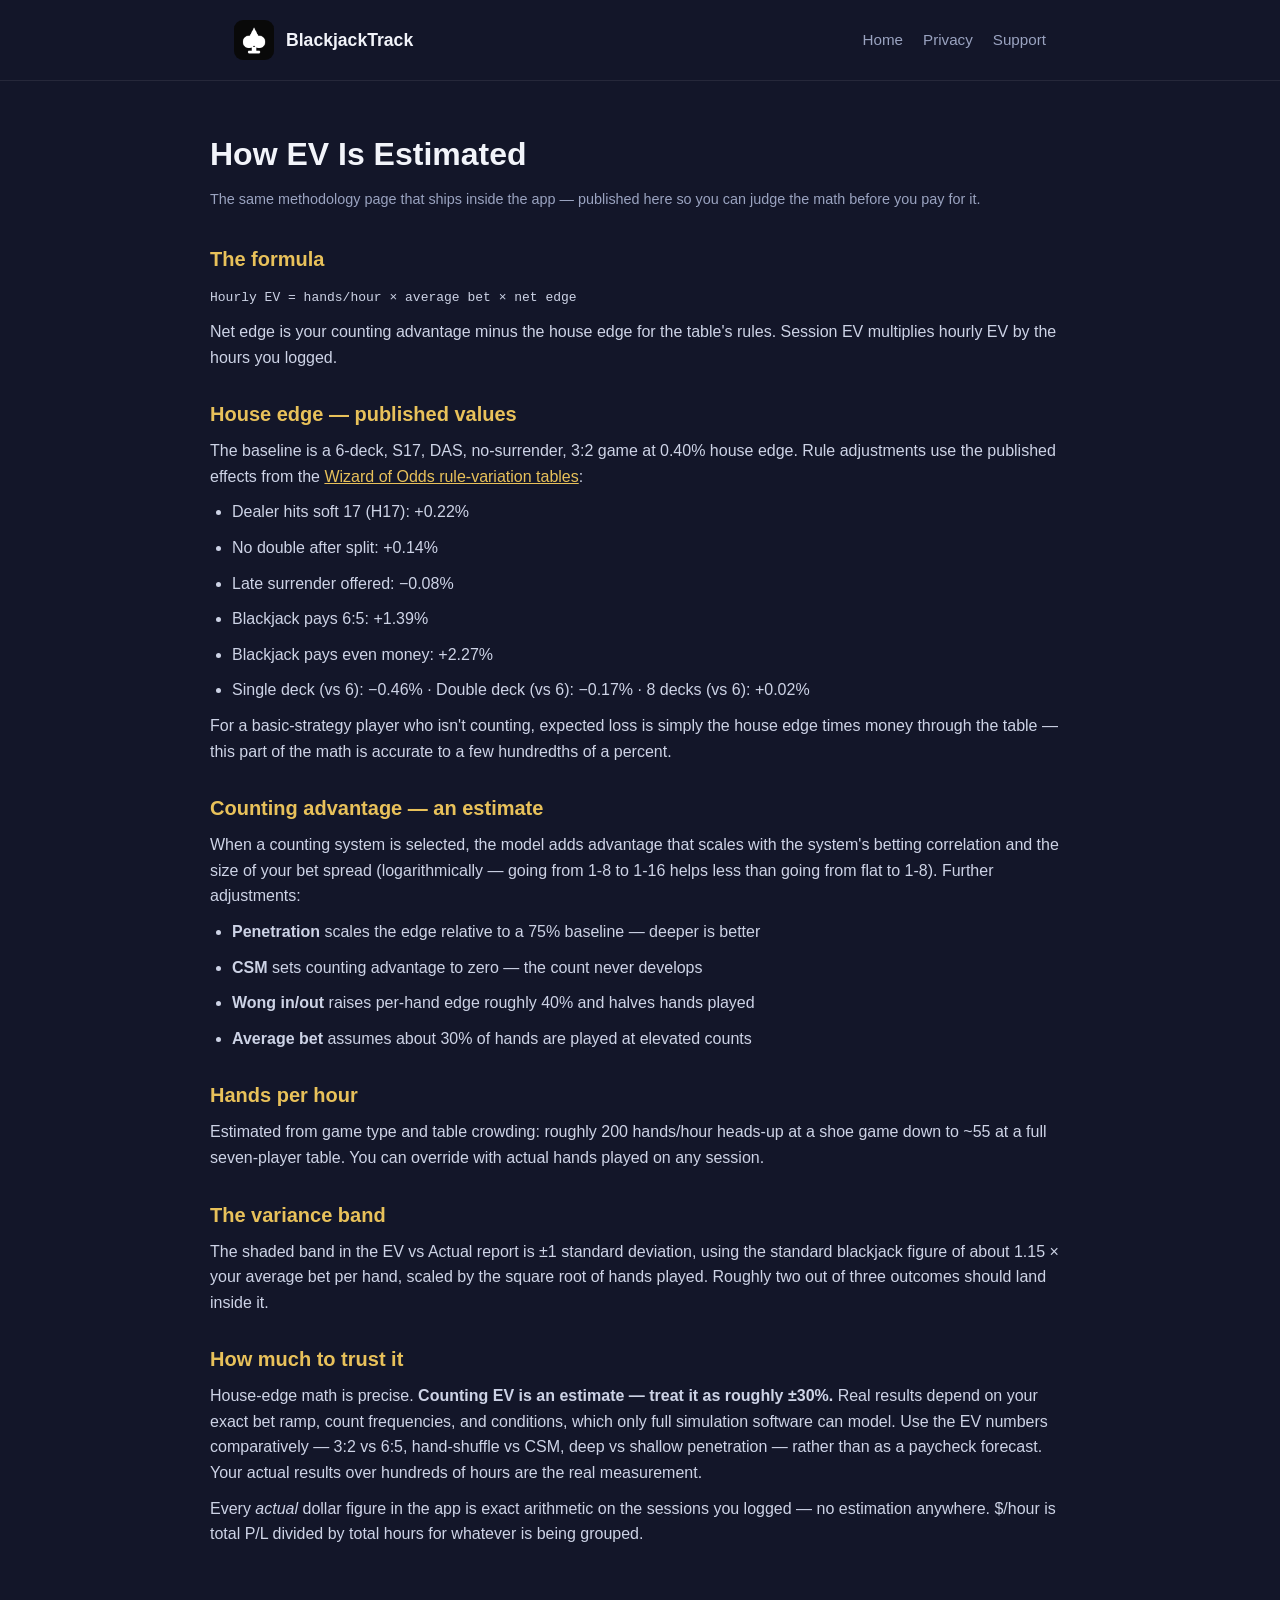
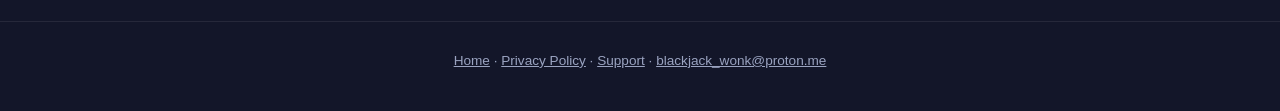
==== methodology.html @ 434e2692 "Add EV methodology page, social cards, Smart App Banner, sitemap/robots" ====
<!DOCTYPE html>
<html lang="en">
<head>
  <meta charset="utf-8">
  <meta name="viewport" content="width=device-width, initial-scale=1">
  <title>How EV Is Estimated — BlackjackTrack</title>
  <meta name="description" content="The full methodology behind BlackjackTrack's expected-value numbers: published house-edge values, how the counting estimate works, and how much to trust it.">
  <link rel="canonical" href="https://ether-ore.github.io/blackjacktrack-web/methodology.html">
  <meta name="apple-itunes-app" content="app-id=6792820601">
  <meta property="og:type" content="website">
  <meta property="og:title" content="How BlackjackTrack Estimates EV">
  <meta property="og:description" content="Published house-edge values, the counting-advantage model, and honest error bars. See the math before you buy.">
  <meta property="og:image" content="https://ether-ore.github.io/blackjacktrack-web/assets/og-card.png">
  <meta property="og:url" content="https://ether-ore.github.io/blackjacktrack-web/methodology.html">
  <meta name="twitter:card" content="summary_large_image">
  <link rel="icon" href="assets/icon.png">
  <link rel="stylesheet" href="style.css">
</head>
<body>
  <header class="site">
    <div class="container">
      <img src="assets/icon.png" alt="BlackjackTrack icon">
      <span class="name">BlackjackTrack</span>
      <nav>
        <a href="index.html">Home</a>
        <a href="privacy.html">Privacy</a>
        <a href="support.html">Support</a>
      </nav>
    </div>
  </header>

  <main class="page container">
    <h1>How EV Is Estimated</h1>
    <p class="updated">The same methodology page that ships inside the app — published here so you can judge the math before you pay for it.</p>

    <h2>The formula</h2>
    <p><code>Hourly EV = hands/hour × average bet × net edge</code></p>
    <p>Net edge is your counting advantage minus the house edge for the table's rules. Session EV multiplies hourly EV by the hours you logged.</p>

    <h2>House edge — published values</h2>
    <p>The baseline is a 6-deck, S17, DAS, no-surrender, 3:2 game at 0.40% house edge. Rule adjustments use the published effects from the <a href="https://wizardofodds.com/games/blackjack/rule-variations/">Wizard of Odds rule-variation tables</a>:</p>
    <ul>
      <li>Dealer hits soft 17 (H17): +0.22%</li>
      <li>No double after split: +0.14%</li>
      <li>Late surrender offered: −0.08%</li>
      <li>Blackjack pays 6:5: +1.39%</li>
      <li>Blackjack pays even money: +2.27%</li>
      <li>Single deck (vs 6): −0.46% · Double deck (vs 6): −0.17% · 8 decks (vs 6): +0.02%</li>
    </ul>
    <p>For a basic-strategy player who isn't counting, expected loss is simply the house edge times money through the table — this part of the math is accurate to a few hundredths of a percent.</p>

    <h2>Counting advantage — an estimate</h2>
    <p>When a counting system is selected, the model adds advantage that scales with the system's betting correlation and the size of your bet spread (logarithmically — going from 1-8 to 1-16 helps less than going from flat to 1-8). Further adjustments:</p>
    <ul>
      <li><strong>Penetration</strong> scales the edge relative to a 75% baseline — deeper is better</li>
      <li><strong>CSM</strong> sets counting advantage to zero — the count never develops</li>
      <li><strong>Wong in/out</strong> raises per-hand edge roughly 40% and halves hands played</li>
      <li><strong>Average bet</strong> assumes about 30% of hands are played at elevated counts</li>
    </ul>

    <h2>Hands per hour</h2>
    <p>Estimated from game type and table crowding: roughly 200 hands/hour heads-up at a shoe game down to ~55 at a full seven-player table. You can override with actual hands played on any session.</p>

    <h2>The variance band</h2>
    <p>The shaded band in the EV vs Actual report is ±1 standard deviation, using the standard blackjack figure of about 1.15 × your average bet per hand, scaled by the square root of hands played. Roughly two out of three outcomes should land inside it.</p>

    <h2>How much to trust it</h2>
    <p>House-edge math is precise. <strong>Counting EV is an estimate — treat it as roughly ±30%.</strong> Real results depend on your exact bet ramp, count frequencies, and conditions, which only full simulation software can model. Use the EV numbers comparatively — 3:2 vs 6:5, hand-shuffle vs CSM, deep vs shallow penetration — rather than as a paycheck forecast. Your actual results over hundreds of hours are the real measurement.</p>
    <p>Every <em>actual</em> dollar figure in the app is exact arithmetic on the sessions you logged — no estimation anywhere. $/hour is total P/L divided by total hours for whatever is being grouped.</p>
  </main>

  <footer class="site">
    <div class="container">
      <p><a href="index.html">Home</a> · <a href="privacy.html">Privacy Policy</a> · <a href="support.html">Support</a> · <a href="mailto:blackjack_wonk@proton.me">blackjack_wonk@proton.me</a></p>
    </div>
  </footer>
</body>
</html>
---- style.css ----
:root {
  --bg: #131629;
  --card: #1b2038;
  --text: #f2f4fa;
  --muted: #9aa3c0;
  --accent: #e8c15a;
  --profit: #34c759;
  --loss: #ff3b5c;
}

* { margin: 0; padding: 0; box-sizing: border-box; }

body {
  background: var(--bg);
  color: var(--text);
  font-family: -apple-system, BlinkMacSystemFont, "Segoe UI", Roboto, Helvetica, Arial, sans-serif;
  line-height: 1.6;
}

.container {
  max-width: 860px;
  margin: 0 auto;
  padding: 0 24px;
}

header.site {
  padding: 20px 0;
  border-bottom: 1px solid rgba(255, 255, 255, 0.08);
}

header.site .container {
  display: flex;
  align-items: center;
  gap: 12px;
}

header.site img {
  width: 40px;
  height: 40px;
  border-radius: 9px;
}

header.site .name {
  font-weight: 700;
  font-size: 1.1rem;
}

header.site nav {
  margin-left: auto;
  display: flex;
  gap: 20px;
}

header.site nav a {
  color: var(--muted);
  text-decoration: none;
  font-size: 0.95rem;
}

header.site nav a:hover { color: var(--text); }

.hero {
  text-align: center;
  padding: 64px 0 40px;
}

.hero img.icon {
  width: 96px;
  height: 96px;
  border-radius: 22px;
  margin-bottom: 24px;
}

.hero h1 {
  font-size: 2.4rem;
  margin-bottom: 12px;
}

.hero p.tagline {
  color: var(--muted);
  font-size: 1.2rem;
  max-width: 560px;
  margin: 0 auto 28px;
}

.badge {
  display: inline-block;
  background: var(--accent);
  color: #131629;
  font-weight: 600;
  padding: 12px 28px;
  border-radius: 12px;
  text-decoration: none;
}

.badge.coming { background: var(--card); color: var(--muted); cursor: default; }

.pricing-note {
  color: var(--muted);
  font-size: 0.9rem;
  margin-top: 12px;
}

/* Screenshot slider — shows at most 3 images on desktop, 1 on phones */
.slider-wrap {
  position: relative;
  padding: 32px 0 56px;
  max-width: 1080px;
  margin: 0 auto;
}

.slider {
  display: flex;
  gap: 20px;
  overflow-x: auto;
  scroll-snap-type: x mandatory;
  -webkit-overflow-scrolling: touch;
  padding: 8px 24px 20px;
  scrollbar-width: thin;
  scrollbar-color: var(--card) transparent;
}

.slider img {
  /* exactly 3 per view: a third of the container minus the gaps */
  width: calc((100% - 88px) / 3);
  flex-shrink: 0;
  scroll-snap-align: center;
  border-radius: 22px;
  border: 1px solid rgba(255, 255, 255, 0.1);
  box-shadow: 0 12px 32px rgba(0, 0, 0, 0.45);
}

@media (max-width: 700px) {
  .slider img {
    /* one at a time, neighbors peeking at the edges */
    width: 78vw;
  }
}

.slider-btn {
  position: absolute;
  top: 50%;
  transform: translateY(-50%);
  background: rgba(27, 32, 56, 0.9);
  border: 1px solid rgba(255, 255, 255, 0.15);
  color: var(--text);
  width: 44px;
  height: 44px;
  border-radius: 50%;
  font-size: 1.3rem;
  cursor: pointer;
  z-index: 2;
}

.slider-btn:hover { background: var(--card); }
.slider-btn.prev { left: 8px; }
.slider-btn.next { right: 8px; }

/* Features */
.features {
  display: grid;
  grid-template-columns: repeat(auto-fit, minmax(240px, 1fr));
  gap: 16px;
  padding-bottom: 56px;
}

.feature {
  background: var(--card);
  border-radius: 14px;
  padding: 20px;
}

.feature h3 {
  font-size: 1.05rem;
  margin-bottom: 6px;
  color: var(--accent);
}

.feature p {
  color: var(--muted);
  font-size: 0.95rem;
}

/* Content pages */
main.page {
  padding: 48px 0 64px;
}

main.page h1 { margin-bottom: 8px; }

main.page p.updated {
  color: var(--muted);
  font-size: 0.9rem;
  margin-bottom: 32px;
}

main.page h2 {
  font-size: 1.25rem;
  margin: 28px 0 8px;
  color: var(--accent);
}

main.page p, main.page li {
  color: #cdd3e6;
  margin-bottom: 10px;
}

main.page ul { padding-left: 22px; }

main.page a { color: var(--accent); }

footer.site {
  border-top: 1px solid rgba(255, 255, 255, 0.08);
  padding: 28px 0 40px;
  text-align: center;
  color: var(--muted);
  font-size: 0.85rem;
}

footer.site a { color: var(--muted); }

.disclaimer {
  max-width: 640px;
  margin: 0 auto 16px;
}
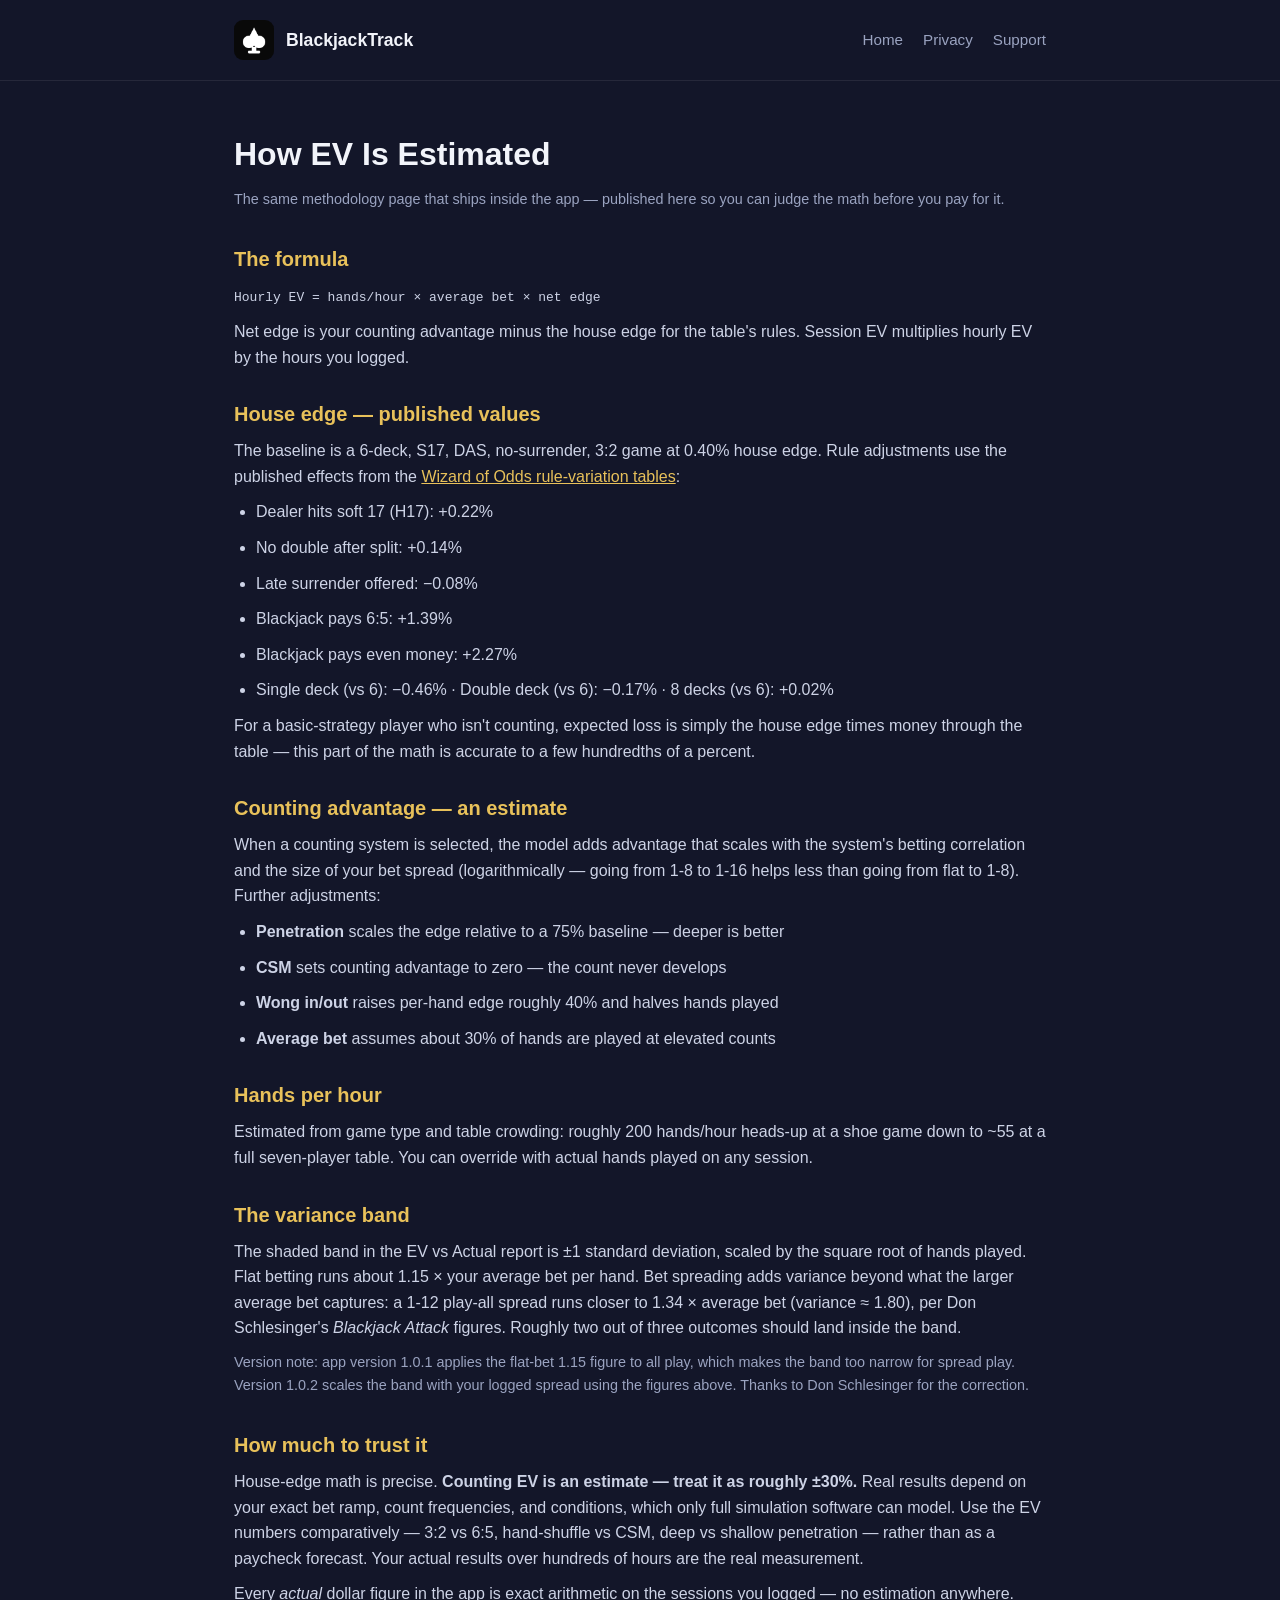
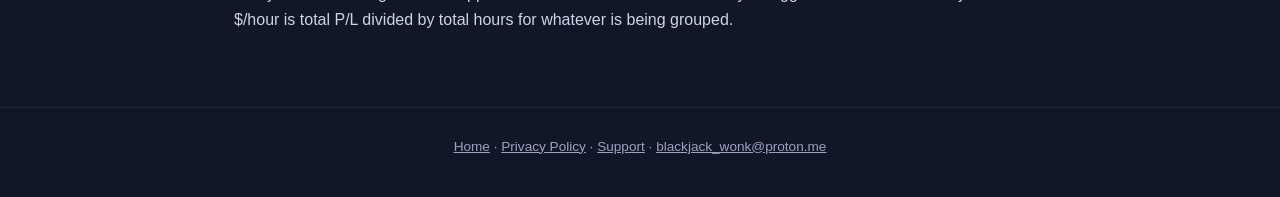
==== commit de052011: "Variance band: spread-play figures per Schlesinger; 1.0.2 version note" ====
--- a/methodology.html
+++ b/methodology.html
@@ -5,13 +5,13 @@
   <meta name="viewport" content="width=device-width, initial-scale=1">
   <title>How EV Is Estimated — BlackjackTrack</title>
   <meta name="description" content="The full methodology behind BlackjackTrack's expected-value numbers: published house-edge values, how the counting estimate works, and how much to trust it.">
-  <link rel="canonical" href="https://ether-ore.github.io/blackjacktrack-web/methodology.html">
+  <link rel="canonical" href="https://blackjacktrack.com/methodology.html">
   <meta name="apple-itunes-app" content="app-id=6792820601">
   <meta property="og:type" content="website">
   <meta property="og:title" content="How BlackjackTrack Estimates EV">
   <meta property="og:description" content="Published house-edge values, the counting-advantage model, and honest error bars. See the math before you buy.">
-  <meta property="og:image" content="https://ether-ore.github.io/blackjacktrack-web/assets/og-card.png">
-  <meta property="og:url" content="https://ether-ore.github.io/blackjacktrack-web/methodology.html">
+  <meta property="og:image" content="https://blackjacktrack.com/assets/og-card.png">
+  <meta property="og:url" content="https://blackjacktrack.com/methodology.html">
   <meta name="twitter:card" content="summary_large_image">
   <link rel="icon" href="assets/icon.png">
   <link rel="stylesheet" href="style.css">
@@ -62,7 +62,8 @@
     <p>Estimated from game type and table crowding: roughly 200 hands/hour heads-up at a shoe game down to ~55 at a full seven-player table. You can override with actual hands played on any session.</p>
 
     <h2>The variance band</h2>
-    <p>The shaded band in the EV vs Actual report is ±1 standard deviation, using the standard blackjack figure of about 1.15 × your average bet per hand, scaled by the square root of hands played. Roughly two out of three outcomes should land inside it.</p>
+    <p>The shaded band in the EV vs Actual report is ±1 standard deviation, scaled by the square root of hands played. Flat betting runs about 1.15 × your average bet per hand. Bet spreading adds variance beyond what the larger average bet captures: a 1-12 play-all spread runs closer to 1.34 × average bet (variance ≈ 1.80), per Don Schlesinger's <em>Blackjack Attack</em> figures. Roughly two out of three outcomes should land inside the band.</p>
+    <p class="updated">Version note: app version 1.0.1 applies the flat-bet 1.15 figure to all play, which makes the band too narrow for spread play. Version 1.0.2 scales the band with your logged spread using the figures above. Thanks to Don Schlesinger for the correction.</p>
 
     <h2>How much to trust it</h2>
     <p>House-edge math is precise. <strong>Counting EV is an estimate — treat it as roughly ±30%.</strong> Real results depend on your exact bet ramp, count frequencies, and conditions, which only full simulation software can model. Use the EV numbers comparatively — 3:2 vs 6:5, hand-shuffle vs CSM, deep vs shallow penetration — rather than as a paycheck forecast. Your actual results over hundreds of hours are the real measurement.</p>
--- a/style.css
+++ b/style.css
@@ -134,6 +134,19 @@
   .slider img {
     /* one at a time, neighbors peeking at the edges */
     width: 78vw;
+  }
+
+  /* two-row header: brand centered on top, nav centered below */
+  header.site .container {
+    flex-wrap: wrap;
+    justify-content: center;
+  }
+
+  header.site nav {
+    width: 100%;
+    margin-left: 0;
+    justify-content: center;
+    gap: 16px;
   }
 }
 
@@ -181,9 +194,14 @@
   font-size: 0.95rem;
 }
 
+.feature a {
+  color: var(--accent);
+}
+
 /* Content pages */
 main.page {
-  padding: 48px 0 64px;
+  padding-top: 48px;
+  padding-bottom: 64px;
 }
 
 main.page h1 { margin-bottom: 8px; }
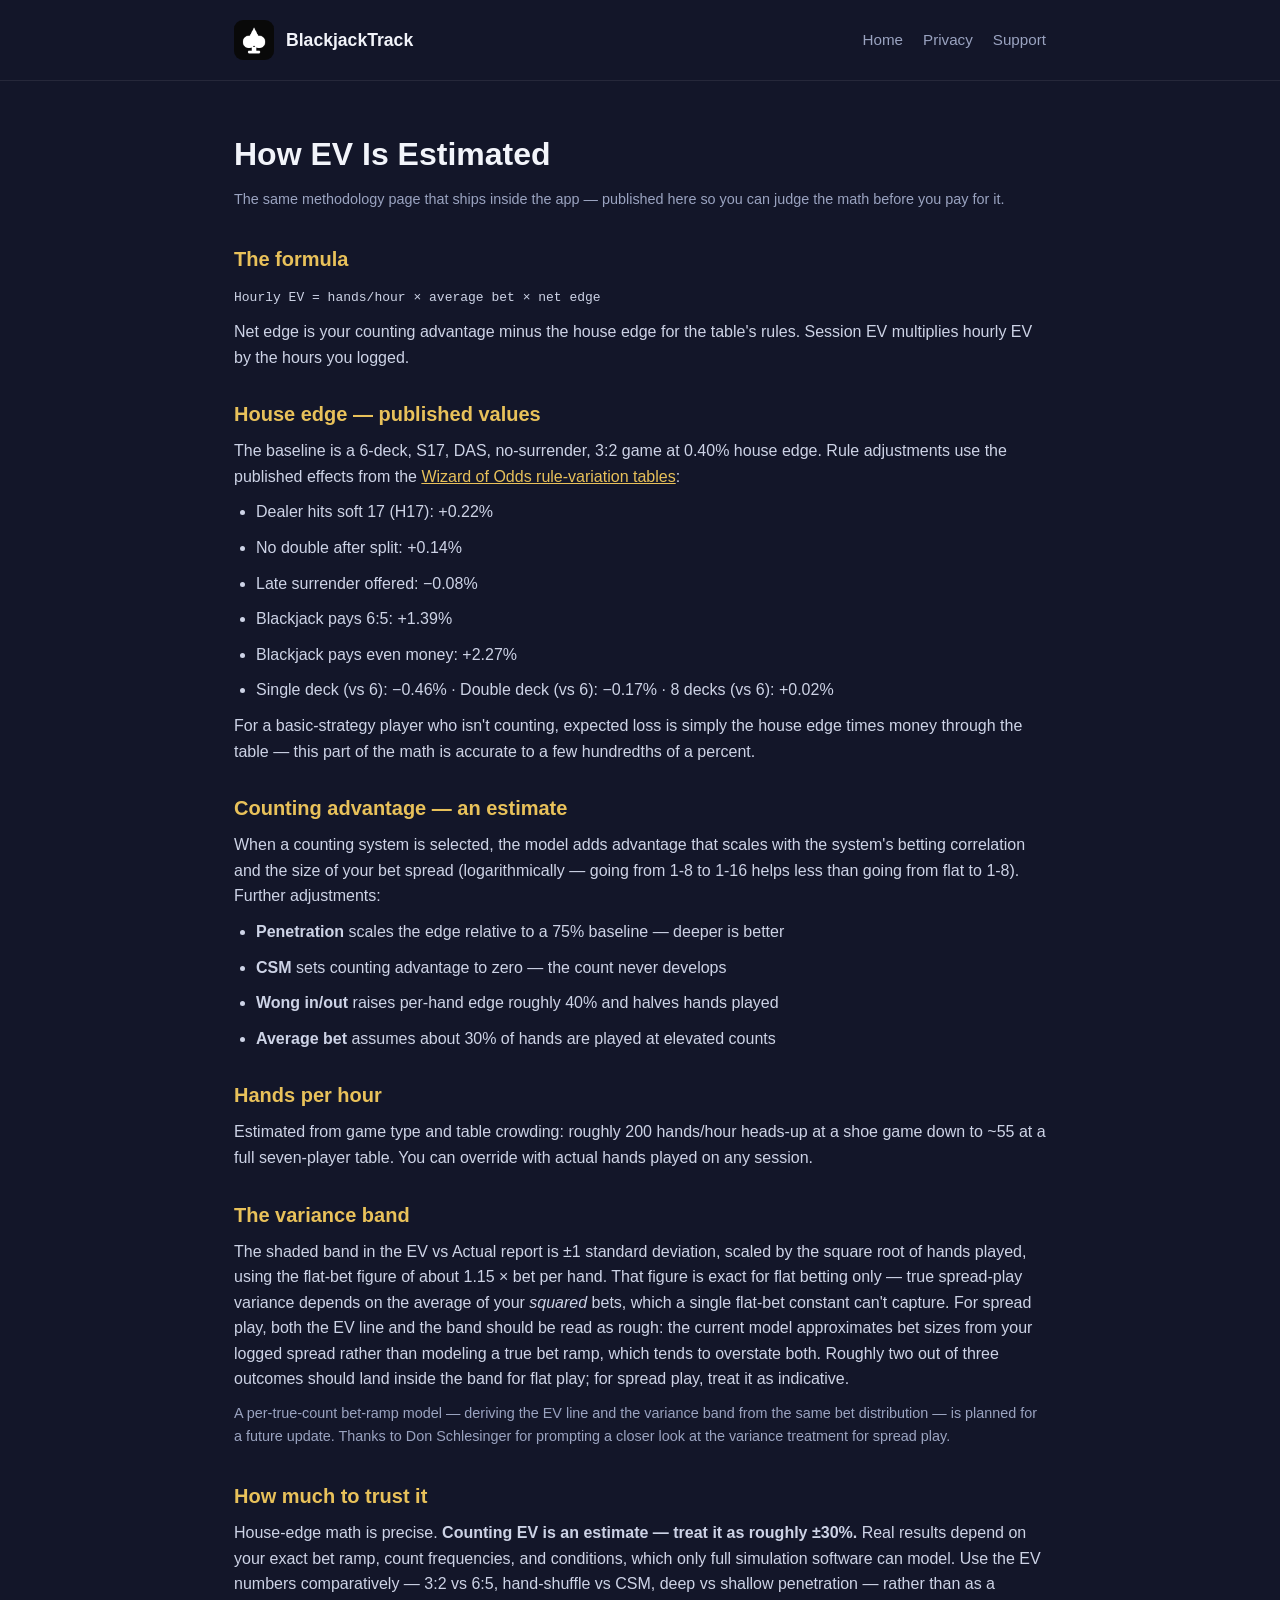
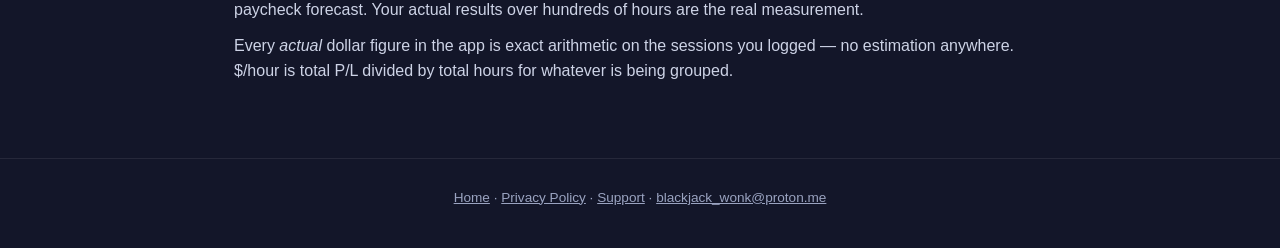
==== commit de61732e: "Variance band copy: flat-bet approximation stated honestly; ramp model planned" ====
--- a/methodology.html
+++ b/methodology.html
@@ -62,8 +62,8 @@
     <p>Estimated from game type and table crowding: roughly 200 hands/hour heads-up at a shoe game down to ~55 at a full seven-player table. You can override with actual hands played on any session.</p>
 
     <h2>The variance band</h2>
-    <p>The shaded band in the EV vs Actual report is ±1 standard deviation, scaled by the square root of hands played. Flat betting runs about 1.15 × your average bet per hand. Bet spreading adds variance beyond what the larger average bet captures: a 1-12 play-all spread runs closer to 1.34 × average bet (variance ≈ 1.80), per Don Schlesinger's <em>Blackjack Attack</em> figures. Roughly two out of three outcomes should land inside the band.</p>
-    <p class="updated">Version note: app version 1.0.1 applies the flat-bet 1.15 figure to all play, which makes the band too narrow for spread play. Version 1.0.2 scales the band with your logged spread using the figures above. Thanks to Don Schlesinger for the correction.</p>
+    <p>The shaded band in the EV vs Actual report is ±1 standard deviation, scaled by the square root of hands played, using the flat-bet figure of about 1.15 × bet per hand. That figure is exact for flat betting only — true spread-play variance depends on the average of your <em>squared</em> bets, which a single flat-bet constant can't capture. For spread play, both the EV line and the band should be read as rough: the current model approximates bet sizes from your logged spread rather than modeling a true bet ramp, which tends to overstate both. Roughly two out of three outcomes should land inside the band for flat play; for spread play, treat it as indicative.</p>
+    <p class="updated">A per-true-count bet-ramp model — deriving the EV line and the variance band from the same bet distribution — is planned for a future update. Thanks to Don Schlesinger for prompting a closer look at the variance treatment for spread play.</p>
 
     <h2>How much to trust it</h2>
     <p>House-edge math is precise. <strong>Counting EV is an estimate — treat it as roughly ±30%.</strong> Real results depend on your exact bet ramp, count frequencies, and conditions, which only full simulation software can model. Use the EV numbers comparatively — 3:2 vs 6:5, hand-shuffle vs CSM, deep vs shallow penetration — rather than as a paycheck forecast. Your actual results over hundreds of hours are the real measurement.</p>
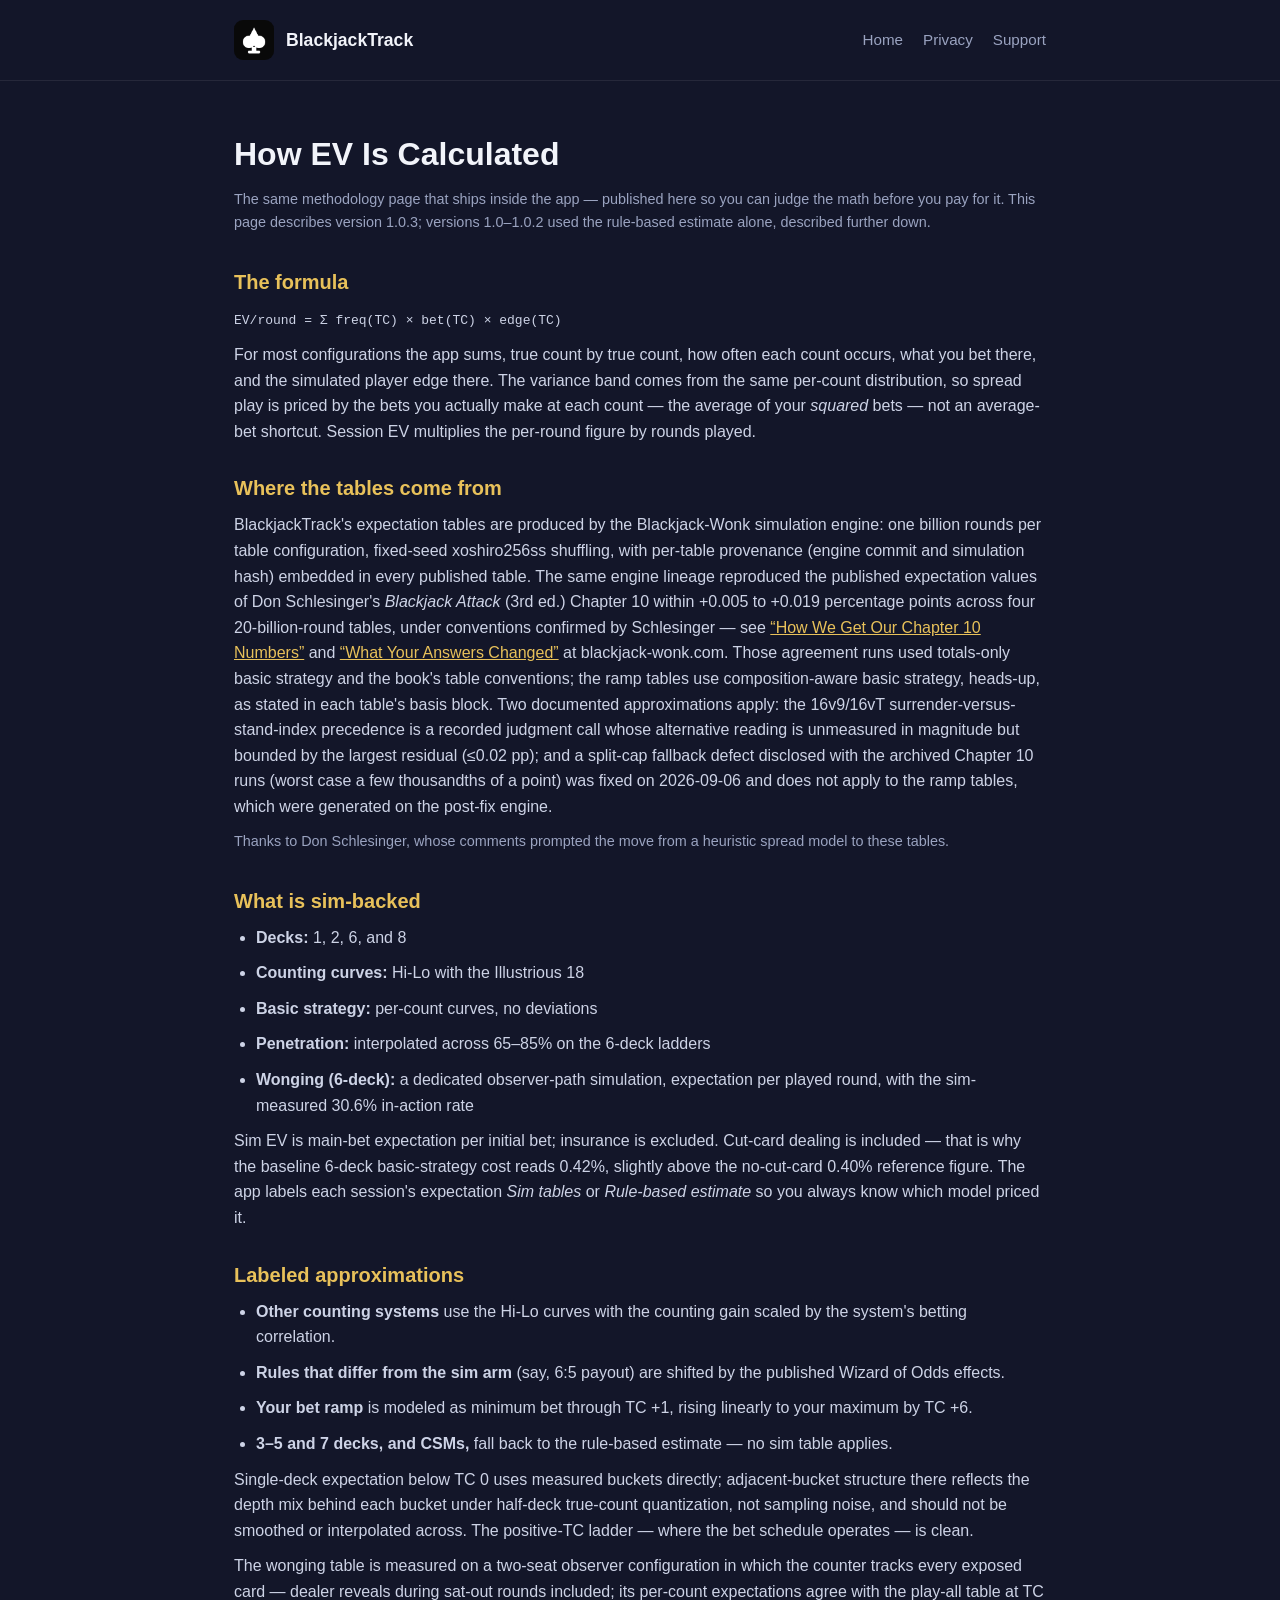
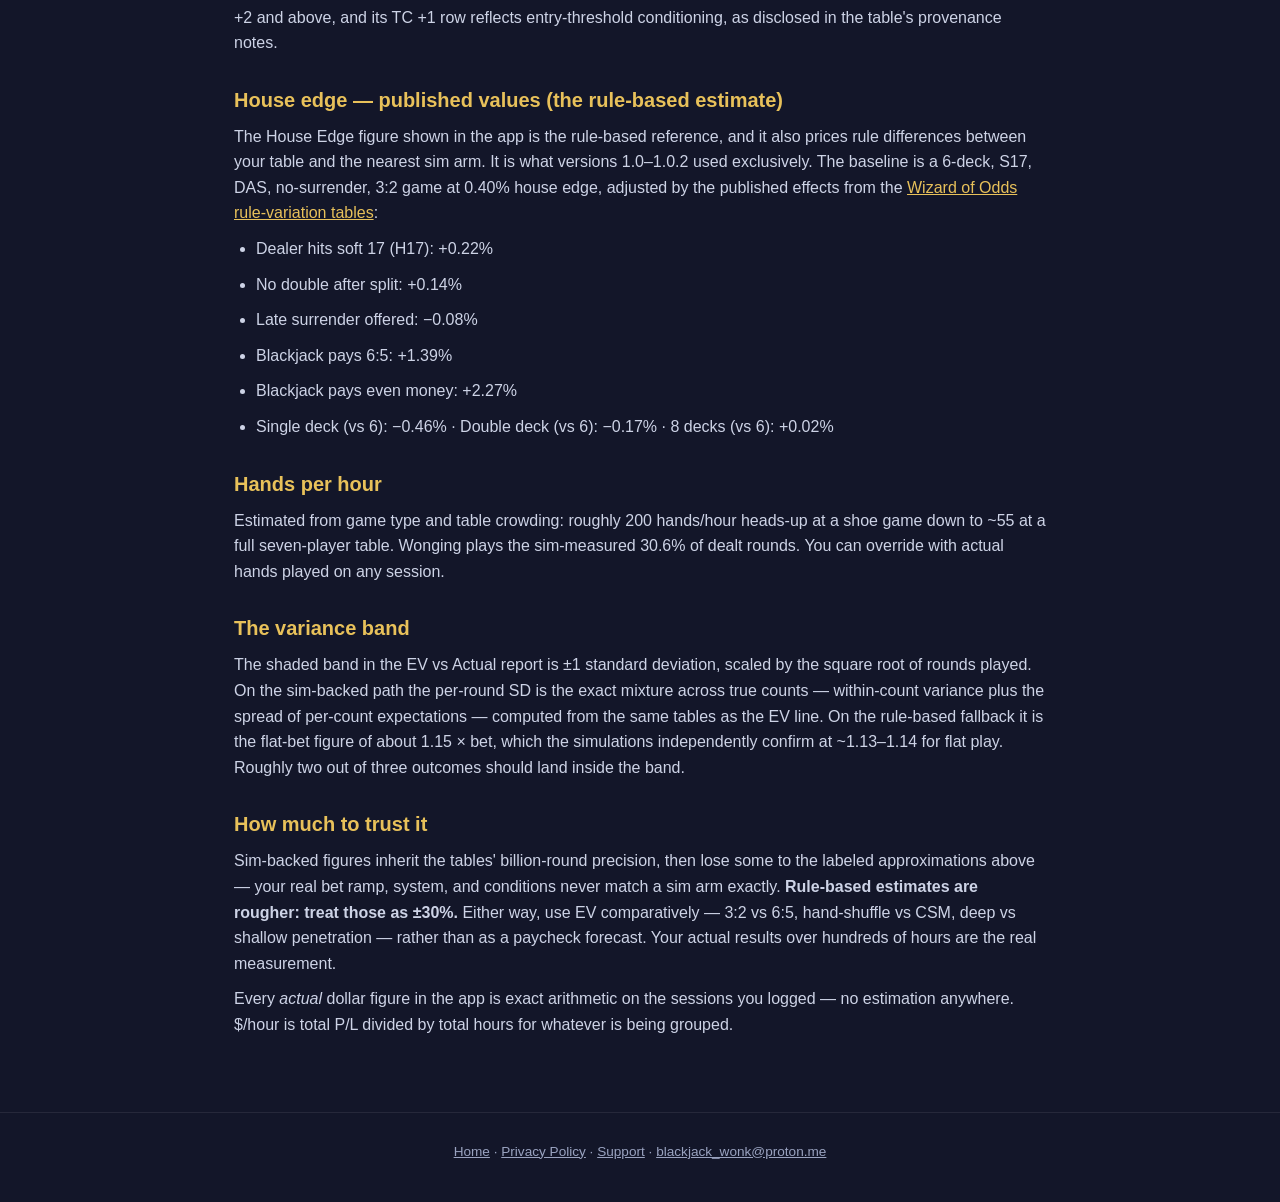
==== commit fb91a63a: "Methodology: sim-backed EV model (ships with 1.0.3, live Sept 22)" ====
--- a/methodology.html
+++ b/methodology.html
@@ -3,13 +3,13 @@
 <head>
   <meta charset="utf-8">
   <meta name="viewport" content="width=device-width, initial-scale=1">
-  <title>How EV Is Estimated — BlackjackTrack</title>
-  <meta name="description" content="The full methodology behind BlackjackTrack's expected-value numbers: published house-edge values, how the counting estimate works, and how much to trust it.">
+  <title>How EV Is Calculated — BlackjackTrack</title>
+  <meta name="description" content="The full methodology behind BlackjackTrack's expected-value numbers: simulation-backed per-true-count tables, published house-edge values, and honest error bars.">
   <link rel="canonical" href="https://blackjacktrack.com/methodology.html">
   <meta name="apple-itunes-app" content="app-id=6792820601">
   <meta property="og:type" content="website">
-  <meta property="og:title" content="How BlackjackTrack Estimates EV">
-  <meta property="og:description" content="Published house-edge values, the counting-advantage model, and honest error bars. See the math before you buy.">
+  <meta property="og:title" content="How BlackjackTrack Calculates EV">
+  <meta property="og:description" content="Billion-round simulation tables, per-true-count EV and variance, published rule effects, and honest error bars. See the math before you buy.">
   <meta property="og:image" content="https://blackjacktrack.com/assets/og-card.png">
   <meta property="og:url" content="https://blackjacktrack.com/methodology.html">
   <meta name="twitter:card" content="summary_large_image">
@@ -30,15 +30,39 @@
   </header>
 
   <main class="page container">
-    <h1>How EV Is Estimated</h1>
-    <p class="updated">The same methodology page that ships inside the app — published here so you can judge the math before you pay for it.</p>
+    <h1>How EV Is Calculated</h1>
+    <p class="updated">The same methodology page that ships inside the app — published here so you can judge the math before you pay for it. This page describes version 1.0.3; versions 1.0–1.0.2 used the rule-based estimate alone, described further down.</p>
 
     <h2>The formula</h2>
-    <p><code>Hourly EV = hands/hour × average bet × net edge</code></p>
-    <p>Net edge is your counting advantage minus the house edge for the table's rules. Session EV multiplies hourly EV by the hours you logged.</p>
+    <p><code>EV/round = Σ freq(TC) × bet(TC) × edge(TC)</code></p>
+    <p>For most configurations the app sums, true count by true count, how often each count occurs, what you bet there, and the simulated player edge there. The variance band comes from the same per-count distribution, so spread play is priced by the bets you actually make at each count — the average of your <em>squared</em> bets — not an average-bet shortcut. Session EV multiplies the per-round figure by rounds played.</p>
 
-    <h2>House edge — published values</h2>
-    <p>The baseline is a 6-deck, S17, DAS, no-surrender, 3:2 game at 0.40% house edge. Rule adjustments use the published effects from the <a href="https://wizardofodds.com/games/blackjack/rule-variations/">Wizard of Odds rule-variation tables</a>:</p>
+    <h2>Where the tables come from</h2>
+    <p>BlackjackTrack's expectation tables are produced by the Blackjack-Wonk simulation engine: one billion rounds per table configuration, fixed-seed xoshiro256ss shuffling, with per-table provenance (engine commit and simulation hash) embedded in every published table. The same engine lineage reproduced the published expectation values of Don Schlesinger's <em>Blackjack Attack</em> (3rd ed.) Chapter 10 within +0.005 to +0.019 percentage points across four 20-billion-round tables, under conventions confirmed by Schlesinger — see <a href="https://blackjack-wonk.com/How+We+Get+Our+Chapter+10+Numbers">“How We Get Our Chapter 10 Numbers”</a> and <a href="https://blackjack-wonk.com/What+Your+Answers+Changed">“What Your Answers Changed”</a> at blackjack-wonk.com. Those agreement runs used totals-only basic strategy and the book's table conventions; the ramp tables use composition-aware basic strategy, heads-up, as stated in each table's basis block. Two documented approximations apply: the 16v9/16vT surrender-versus-stand-index precedence is a recorded judgment call whose alternative reading is unmeasured in magnitude but bounded by the largest residual (≤0.02 pp); and a split-cap fallback defect disclosed with the archived Chapter 10 runs (worst case a few thousandths of a point) was fixed on 2026-09-06 and does not apply to the ramp tables, which were generated on the post-fix engine.</p>
+    <p class="updated">Thanks to Don Schlesinger, whose comments prompted the move from a heuristic spread model to these tables.</p>
+
+    <h2>What is sim-backed</h2>
+    <ul>
+      <li><strong>Decks:</strong> 1, 2, 6, and 8</li>
+      <li><strong>Counting curves:</strong> Hi-Lo with the Illustrious 18</li>
+      <li><strong>Basic strategy:</strong> per-count curves, no deviations</li>
+      <li><strong>Penetration:</strong> interpolated across 65–85% on the 6-deck ladders</li>
+      <li><strong>Wonging (6-deck):</strong> a dedicated observer-path simulation, expectation per played round, with the sim-measured 30.6% in-action rate</li>
+    </ul>
+    <p>Sim EV is main-bet expectation per initial bet; insurance is excluded. Cut-card dealing is included — that is why the baseline 6-deck basic-strategy cost reads 0.42%, slightly above the no-cut-card 0.40% reference figure. The app labels each session's expectation <em>Sim tables</em> or <em>Rule-based estimate</em> so you always know which model priced it.</p>
+
+    <h2>Labeled approximations</h2>
+    <ul>
+      <li><strong>Other counting systems</strong> use the Hi-Lo curves with the counting gain scaled by the system's betting correlation.</li>
+      <li><strong>Rules that differ from the sim arm</strong> (say, 6:5 payout) are shifted by the published Wizard of Odds effects.</li>
+      <li><strong>Your bet ramp</strong> is modeled as minimum bet through TC +1, rising linearly to your maximum by TC +6.</li>
+      <li><strong>3–5 and 7 decks, and CSMs,</strong> fall back to the rule-based estimate — no sim table applies.</li>
+    </ul>
+    <p>Single-deck expectation below TC 0 uses measured buckets directly; adjacent-bucket structure there reflects the depth mix behind each bucket under half-deck true-count quantization, not sampling noise, and should not be smoothed or interpolated across. The positive-TC ladder — where the bet schedule operates — is clean.</p>
+    <p>The wonging table is measured on a two-seat observer configuration in which the counter tracks every exposed card — dealer reveals during sat-out rounds included; its per-count expectations agree with the play-all table at TC +2 and above, and its TC +1 row reflects entry-threshold conditioning, as disclosed in the table's provenance notes.</p>
+
+    <h2>House edge — published values (the rule-based estimate)</h2>
+    <p>The House Edge figure shown in the app is the rule-based reference, and it also prices rule differences between your table and the nearest sim arm. It is what versions 1.0–1.0.2 used exclusively. The baseline is a 6-deck, S17, DAS, no-surrender, 3:2 game at 0.40% house edge, adjusted by the published effects from the <a href="https://wizardofodds.com/games/blackjack/rule-variations/">Wizard of Odds rule-variation tables</a>:</p>
     <ul>
       <li>Dealer hits soft 17 (H17): +0.22%</li>
       <li>No double after split: +0.14%</li>
@@ -47,26 +71,15 @@
       <li>Blackjack pays even money: +2.27%</li>
       <li>Single deck (vs 6): −0.46% · Double deck (vs 6): −0.17% · 8 decks (vs 6): +0.02%</li>
     </ul>
-    <p>For a basic-strategy player who isn't counting, expected loss is simply the house edge times money through the table — this part of the math is accurate to a few hundredths of a percent.</p>
-
-    <h2>Counting advantage — an estimate</h2>
-    <p>When a counting system is selected, the model adds advantage that scales with the system's betting correlation and the size of your bet spread (logarithmically — going from 1-8 to 1-16 helps less than going from flat to 1-8). Further adjustments:</p>
-    <ul>
-      <li><strong>Penetration</strong> scales the edge relative to a 75% baseline — deeper is better</li>
-      <li><strong>CSM</strong> sets counting advantage to zero — the count never develops</li>
-      <li><strong>Wong in/out</strong> raises per-hand edge roughly 40% and halves hands played</li>
-      <li><strong>Average bet</strong> assumes about 30% of hands are played at elevated counts</li>
-    </ul>
 
     <h2>Hands per hour</h2>
-    <p>Estimated from game type and table crowding: roughly 200 hands/hour heads-up at a shoe game down to ~55 at a full seven-player table. You can override with actual hands played on any session.</p>
+    <p>Estimated from game type and table crowding: roughly 200 hands/hour heads-up at a shoe game down to ~55 at a full seven-player table. Wonging plays the sim-measured 30.6% of dealt rounds. You can override with actual hands played on any session.</p>
 
     <h2>The variance band</h2>
-    <p>The shaded band in the EV vs Actual report is ±1 standard deviation, scaled by the square root of hands played, using the flat-bet figure of about 1.15 × bet per hand. That figure is exact for flat betting only — true spread-play variance depends on the average of your <em>squared</em> bets, which a single flat-bet constant can't capture. For spread play, both the EV line and the band should be read as rough: the current model approximates bet sizes from your logged spread rather than modeling a true bet ramp, which tends to overstate both. Roughly two out of three outcomes should land inside the band for flat play; for spread play, treat it as indicative.</p>
-    <p class="updated">A per-true-count bet-ramp model — deriving the EV line and the variance band from the same bet distribution — is planned for a future update. Thanks to Don Schlesinger for prompting a closer look at the variance treatment for spread play.</p>
+    <p>The shaded band in the EV vs Actual report is ±1 standard deviation, scaled by the square root of rounds played. On the sim-backed path the per-round SD is the exact mixture across true counts — within-count variance plus the spread of per-count expectations — computed from the same tables as the EV line. On the rule-based fallback it is the flat-bet figure of about 1.15 × bet, which the simulations independently confirm at ~1.13–1.14 for flat play. Roughly two out of three outcomes should land inside the band.</p>
 
     <h2>How much to trust it</h2>
-    <p>House-edge math is precise. <strong>Counting EV is an estimate — treat it as roughly ±30%.</strong> Real results depend on your exact bet ramp, count frequencies, and conditions, which only full simulation software can model. Use the EV numbers comparatively — 3:2 vs 6:5, hand-shuffle vs CSM, deep vs shallow penetration — rather than as a paycheck forecast. Your actual results over hundreds of hours are the real measurement.</p>
+    <p>Sim-backed figures inherit the tables' billion-round precision, then lose some to the labeled approximations above — your real bet ramp, system, and conditions never match a sim arm exactly. <strong>Rule-based estimates are rougher: treat those as ±30%.</strong> Either way, use EV comparatively — 3:2 vs 6:5, hand-shuffle vs CSM, deep vs shallow penetration — rather than as a paycheck forecast. Your actual results over hundreds of hours are the real measurement.</p>
     <p>Every <em>actual</em> dollar figure in the app is exact arithmetic on the sessions you logged — no estimation anywhere. $/hour is total P/L divided by total hours for whatever is being grouped.</p>
   </main>
 
